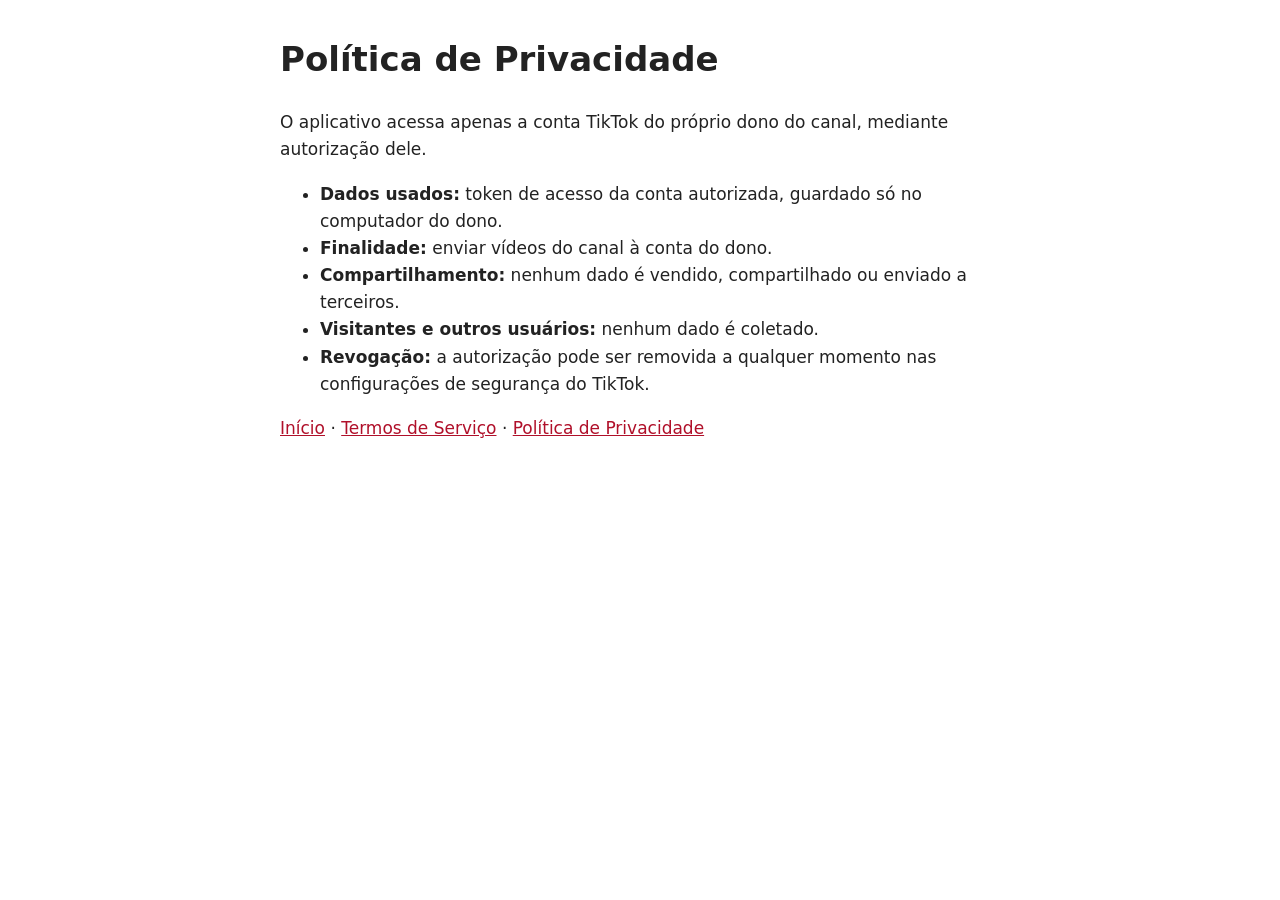
==== privacidade.html @ 09834b31 "site" ====
<!doctype html><html lang="pt-BR"><head><meta charset="utf-8"><meta name="viewport" content="width=device-width,initial-scale=1"><title>Política de Privacidade – Curioso Demais</title><style>body{font:17px/1.6 system-ui,sans-serif;max-width:720px;margin:2rem auto;padding:0 1rem;color:#222}a{color:#b0102a}</style></head><body><h1>Política de Privacidade</h1><p>O aplicativo acessa apenas a conta TikTok do próprio dono do canal, mediante autorização dele.</p><ul><li><b>Dados usados:</b> token de acesso da conta autorizada, guardado só no computador do dono.</li><li><b>Finalidade:</b> enviar vídeos do canal à conta do dono.</li><li><b>Compartilhamento:</b> nenhum dado é vendido, compartilhado ou enviado a terceiros.</li><li><b>Visitantes e outros usuários:</b> nenhum dado é coletado.</li><li><b>Revogação:</b> a autorização pode ser removida a qualquer momento nas configurações de segurança do TikTok.</li></ul><p><a href="index.html">Início</a> · <a href="termos.html">Termos de Serviço</a> · <a href="privacidade.html">Política de Privacidade</a></p></body></html>
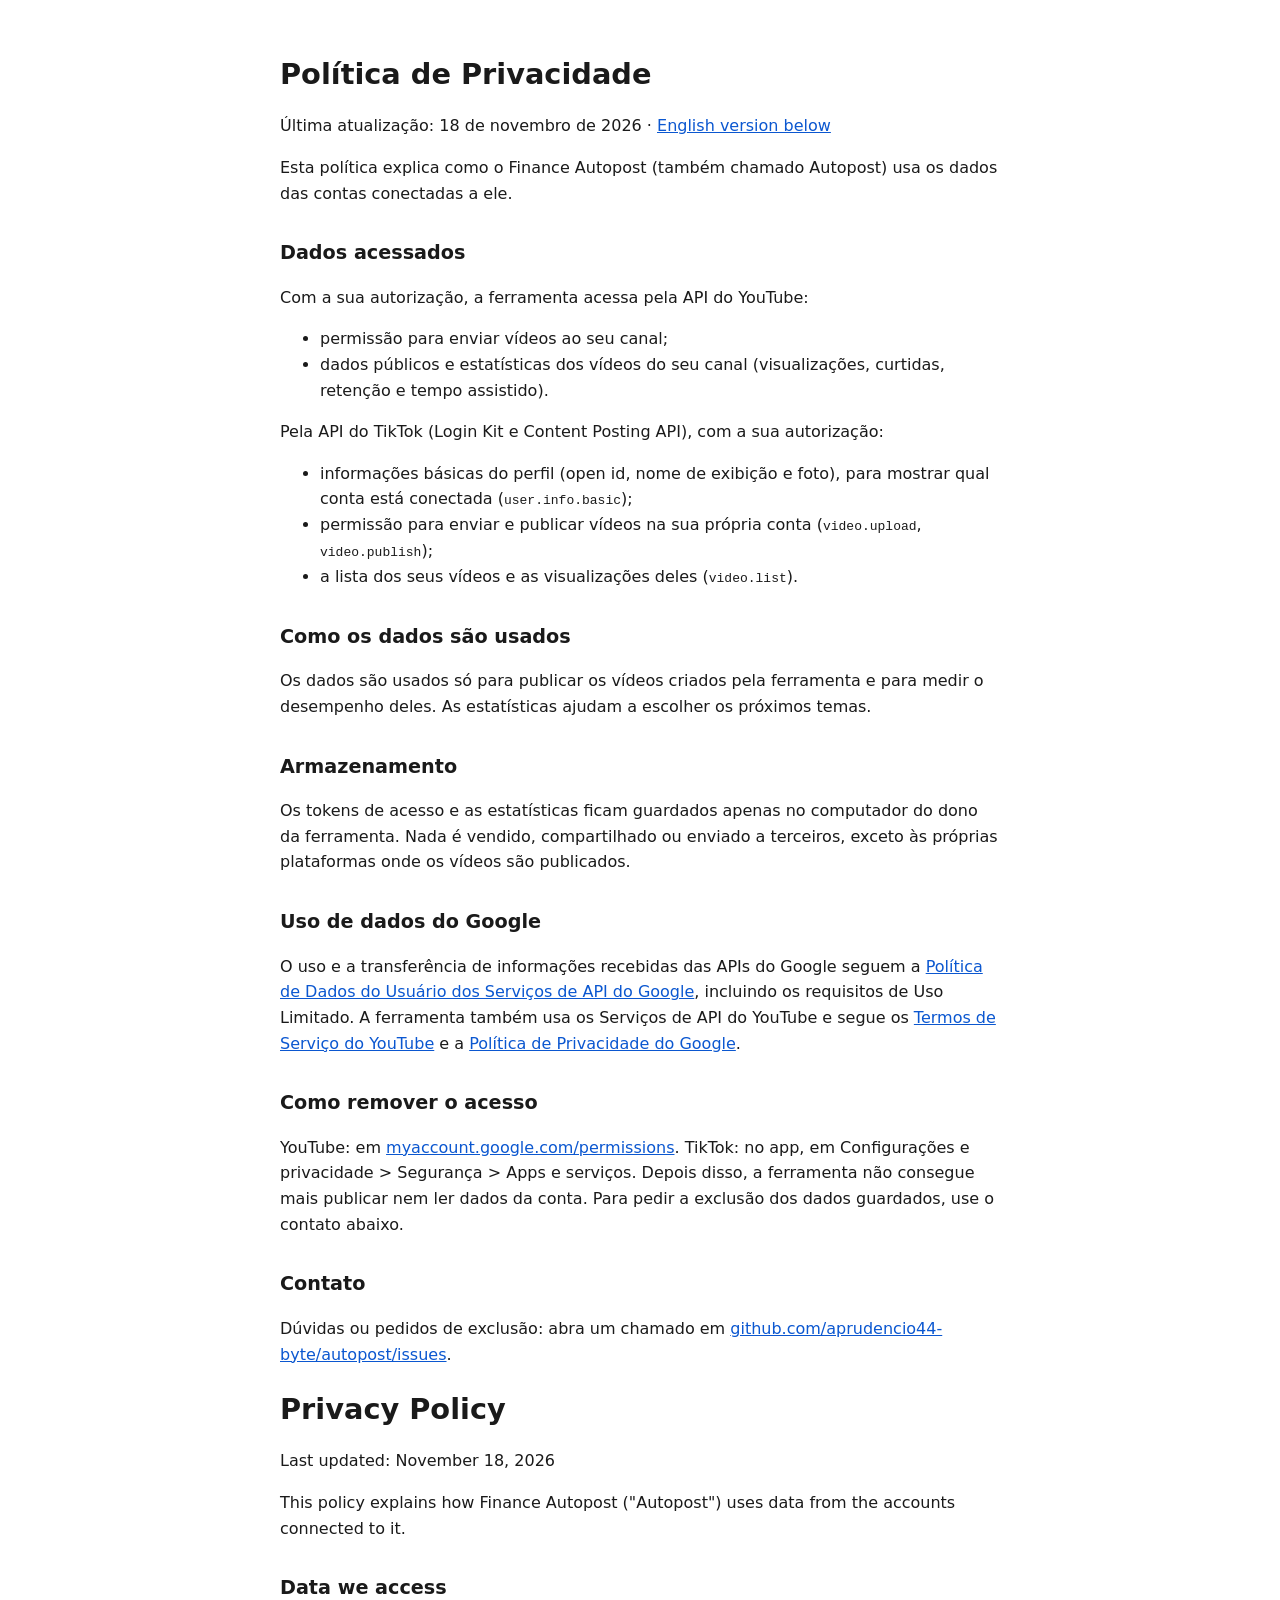
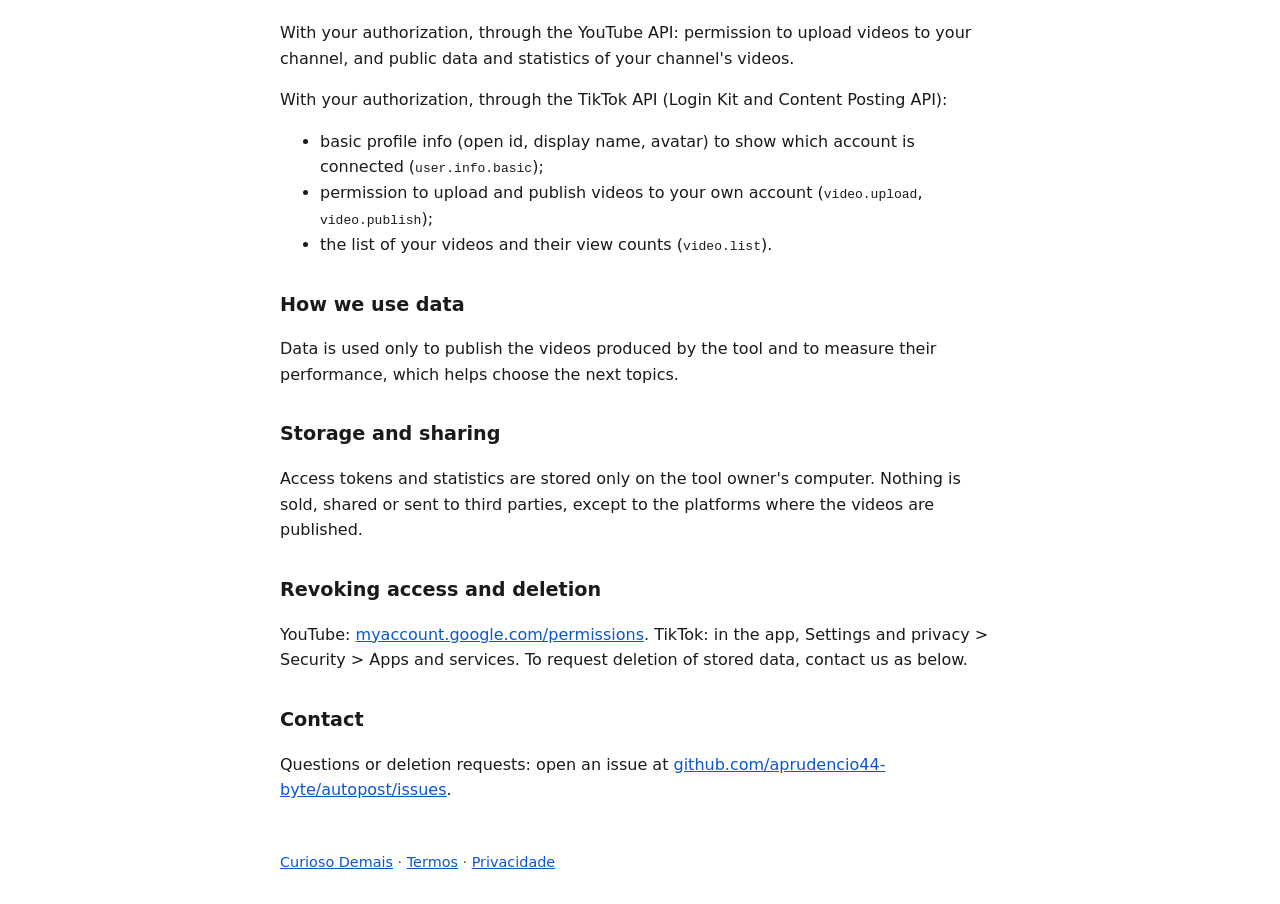
==== commit 2631497d: "Termos e Privacidade: escopos do TikTok e versão em inglês" ====
--- a/privacidade.html
+++ b/privacidade.html
@@ -1 +1,57 @@
-<!doctype html><html lang="pt-BR"><head><meta charset="utf-8"><meta name="viewport" content="width=device-width,initial-scale=1"><title>Política de Privacidade – Curioso Demais</title><style>body{font:17px/1.6 system-ui,sans-serif;max-width:720px;margin:2rem auto;padding:0 1rem;color:#222}a{color:#b0102a}</style></head><body><h1>Política de Privacidade</h1><p>O aplicativo acessa apenas a conta TikTok do próprio dono do canal, mediante autorização dele.</p><ul><li><b>Dados usados:</b> token de acesso da conta autorizada, guardado só no computador do dono.</li><li><b>Finalidade:</b> enviar vídeos do canal à conta do dono.</li><li><b>Compartilhamento:</b> nenhum dado é vendido, compartilhado ou enviado a terceiros.</li><li><b>Visitantes e outros usuários:</b> nenhum dado é coletado.</li><li><b>Revogação:</b> a autorização pode ser removida a qualquer momento nas configurações de segurança do TikTok.</li></ul><p><a href="index.html">Início</a> · <a href="termos.html">Termos de Serviço</a> · <a href="privacidade.html">Política de Privacidade</a></p></body></html>+<!doctype html>
+<html lang="pt-BR">
+<head>
+<meta charset="utf-8">
+<meta name="viewport" content="width=device-width, initial-scale=1">
+<title>Política de Privacidade</title>
+<link rel="stylesheet" href="style.css">
+</head>
+<body>
+<h1>Política de Privacidade</h1>
+<p>Última atualização: 18 de novembro de 2026 · <a href="#en">English version below</a></p>
+<p>Esta política explica como o Finance Autopost (também chamado Autopost) usa os dados das contas conectadas a ele.</p>
+<h2>Dados acessados</h2>
+<p>Com a sua autorização, a ferramenta acessa pela API do YouTube:</p>
+<ul>
+<li>permissão para enviar vídeos ao seu canal;</li>
+<li>dados públicos e estatísticas dos vídeos do seu canal (visualizações, curtidas, retenção e tempo assistido).</li>
+</ul>
+<p>Pela API do TikTok (Login Kit e Content Posting API), com a sua autorização:</p>
+<ul>
+<li>informações básicas do perfil (open id, nome de exibição e foto), para mostrar qual conta está conectada (<code>user.info.basic</code>);</li>
+<li>permissão para enviar e publicar vídeos na sua própria conta (<code>video.upload</code>, <code>video.publish</code>);</li>
+<li>a lista dos seus vídeos e as visualizações deles (<code>video.list</code>).</li>
+</ul>
+<h2>Como os dados são usados</h2>
+<p>Os dados são usados só para publicar os vídeos criados pela ferramenta e para medir o desempenho deles. As estatísticas ajudam a escolher os próximos temas.</p>
+<h2>Armazenamento</h2>
+<p>Os tokens de acesso e as estatísticas ficam guardados apenas no computador do dono da ferramenta. Nada é vendido, compartilhado ou enviado a terceiros, exceto às próprias plataformas onde os vídeos são publicados.</p>
+<h2>Uso de dados do Google</h2>
+<p>O uso e a transferência de informações recebidas das APIs do Google seguem a <a href="https://developers.google.com/terms/api-services-user-data-policy">Política de Dados do Usuário dos Serviços de API do Google</a>, incluindo os requisitos de Uso Limitado. A ferramenta também usa os Serviços de API do YouTube e segue os <a href="https://www.youtube.com/t/terms">Termos de Serviço do YouTube</a> e a <a href="https://policies.google.com/privacy">Política de Privacidade do Google</a>.</p>
+<h2>Como remover o acesso</h2>
+<p>YouTube: em <a href="https://myaccount.google.com/permissions">myaccount.google.com/permissions</a>. TikTok: no app, em Configurações e privacidade &gt; Segurança &gt; Apps e serviços. Depois disso, a ferramenta não consegue mais publicar nem ler dados da conta. Para pedir a exclusão dos dados guardados, use o contato abaixo.</p>
+<h2>Contato</h2>
+<p>Dúvidas ou pedidos de exclusão: abra um chamado em <a href="https://github.com/aprudencio44-byte/autopost/issues">github.com/aprudencio44-byte/autopost/issues</a>.</p>
+
+<h1 id="en">Privacy Policy</h1>
+<p>Last updated: November 18, 2026</p>
+<p>This policy explains how Finance Autopost ("Autopost") uses data from the accounts connected to it.</p>
+<h2>Data we access</h2>
+<p>With your authorization, through the YouTube API: permission to upload videos to your channel, and public data and statistics of your channel's videos.</p>
+<p>With your authorization, through the TikTok API (Login Kit and Content Posting API):</p>
+<ul>
+<li>basic profile info (open id, display name, avatar) to show which account is connected (<code>user.info.basic</code>);</li>
+<li>permission to upload and publish videos to your own account (<code>video.upload</code>, <code>video.publish</code>);</li>
+<li>the list of your videos and their view counts (<code>video.list</code>).</li>
+</ul>
+<h2>How we use data</h2>
+<p>Data is used only to publish the videos produced by the tool and to measure their performance, which helps choose the next topics.</p>
+<h2>Storage and sharing</h2>
+<p>Access tokens and statistics are stored only on the tool owner's computer. Nothing is sold, shared or sent to third parties, except to the platforms where the videos are published.</p>
+<h2>Revoking access and deletion</h2>
+<p>YouTube: <a href="https://myaccount.google.com/permissions">myaccount.google.com/permissions</a>. TikTok: in the app, Settings and privacy &gt; Security &gt; Apps and services. To request deletion of stored data, contact us as below.</p>
+<h2>Contact</h2>
+<p>Questions or deletion requests: open an issue at <a href="https://github.com/aprudencio44-byte/autopost/issues">github.com/aprudencio44-byte/autopost/issues</a>.</p>
+<footer><a href="index.html">Curioso Demais</a> · <a href="termos.html">Termos</a> · <a href="privacidade.html">Privacidade</a></footer>
+</body>
+</html>
--- a/style.css
+++ b/style.css
@@ -0,0 +1,4 @@
+body{font-family:system-ui,-apple-system,"Segoe UI",sans-serif;max-width:720px;margin:0 auto;padding:32px 16px;line-height:1.6;color:#1a1a1a;background:#fff}
+h1{font-size:1.8rem;margin-bottom:.2rem}h2{font-size:1.2rem;margin-top:2rem}
+a{color:#0b57d0}footer{margin-top:3rem;font-size:.9rem;color:#555}
+@media (prefers-color-scheme:dark){body{background:#121212;color:#e8e8e8}a{color:#8ab4f8}footer{color:#aaa}}
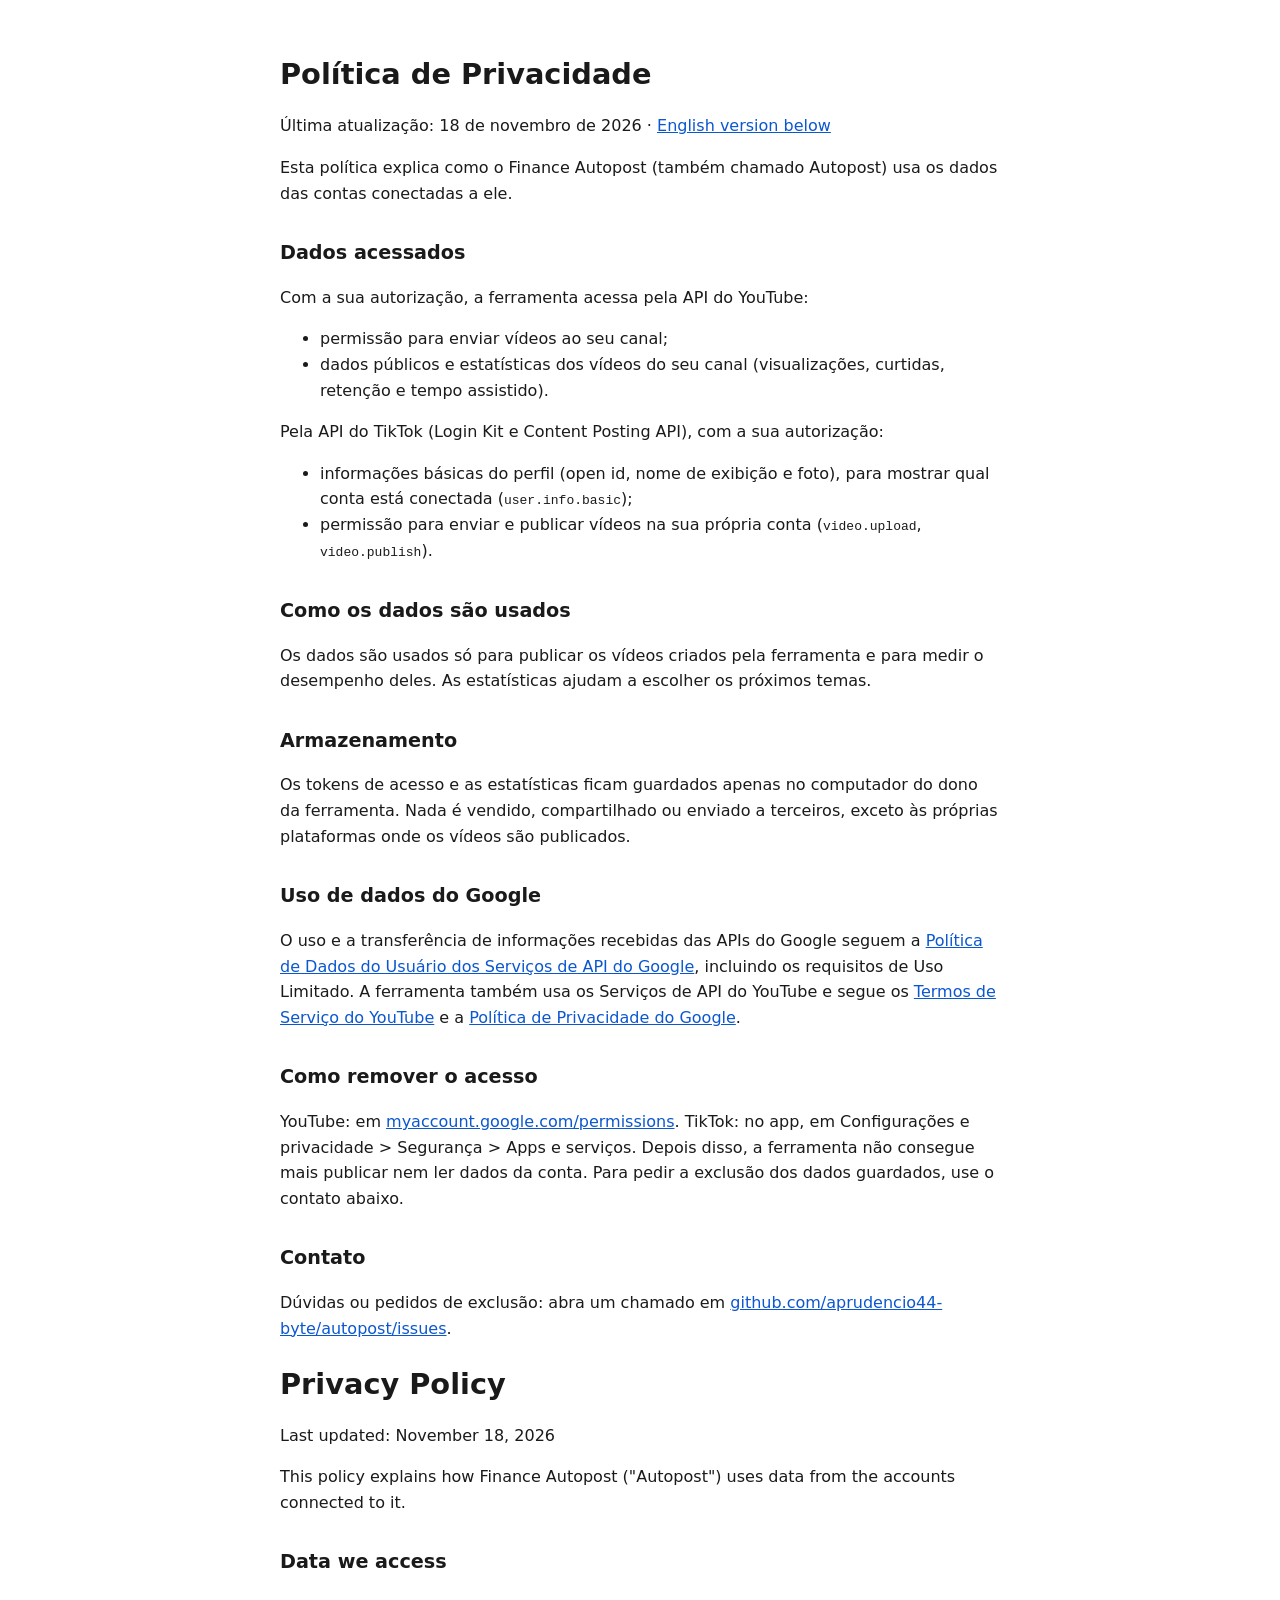
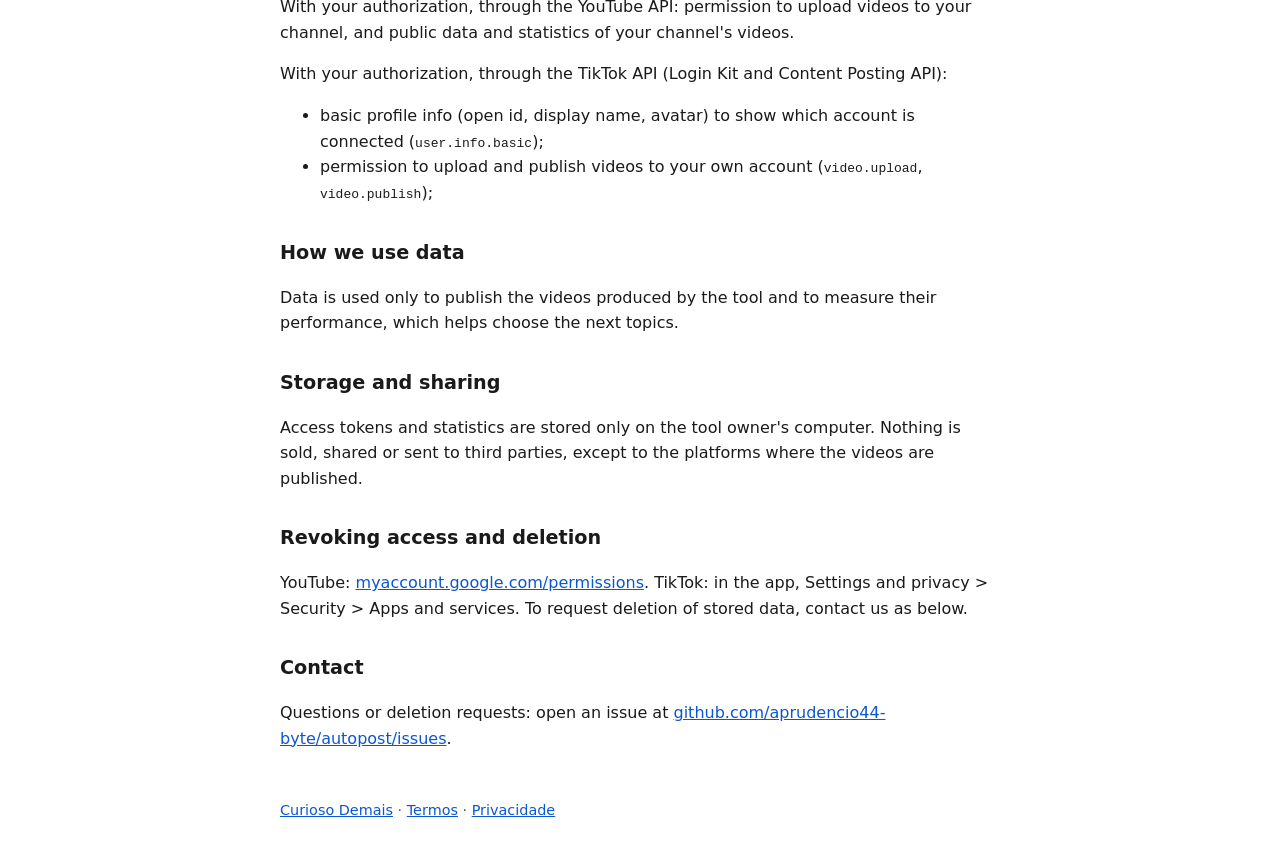
==== commit 48d70f72: "Privacidade: remove video.list" ====
--- a/privacidade.html
+++ b/privacidade.html
@@ -19,8 +19,7 @@
 <p>Pela API do TikTok (Login Kit e Content Posting API), com a sua autorização:</p>
 <ul>
 <li>informações básicas do perfil (open id, nome de exibição e foto), para mostrar qual conta está conectada (<code>user.info.basic</code>);</li>
-<li>permissão para enviar e publicar vídeos na sua própria conta (<code>video.upload</code>, <code>video.publish</code>);</li>
-<li>a lista dos seus vídeos e as visualizações deles (<code>video.list</code>).</li>
+<li>permissão para enviar e publicar vídeos na sua própria conta (<code>video.upload</code>, <code>video.publish</code>).</li>
 </ul>
 <h2>Como os dados são usados</h2>
 <p>Os dados são usados só para publicar os vídeos criados pela ferramenta e para medir o desempenho deles. As estatísticas ajudam a escolher os próximos temas.</p>
@@ -42,7 +41,6 @@
 <ul>
 <li>basic profile info (open id, display name, avatar) to show which account is connected (<code>user.info.basic</code>);</li>
 <li>permission to upload and publish videos to your own account (<code>video.upload</code>, <code>video.publish</code>);</li>
-<li>the list of your videos and their view counts (<code>video.list</code>).</li>
 </ul>
 <h2>How we use data</h2>
 <p>Data is used only to publish the videos produced by the tool and to measure their performance, which helps choose the next topics.</p>
